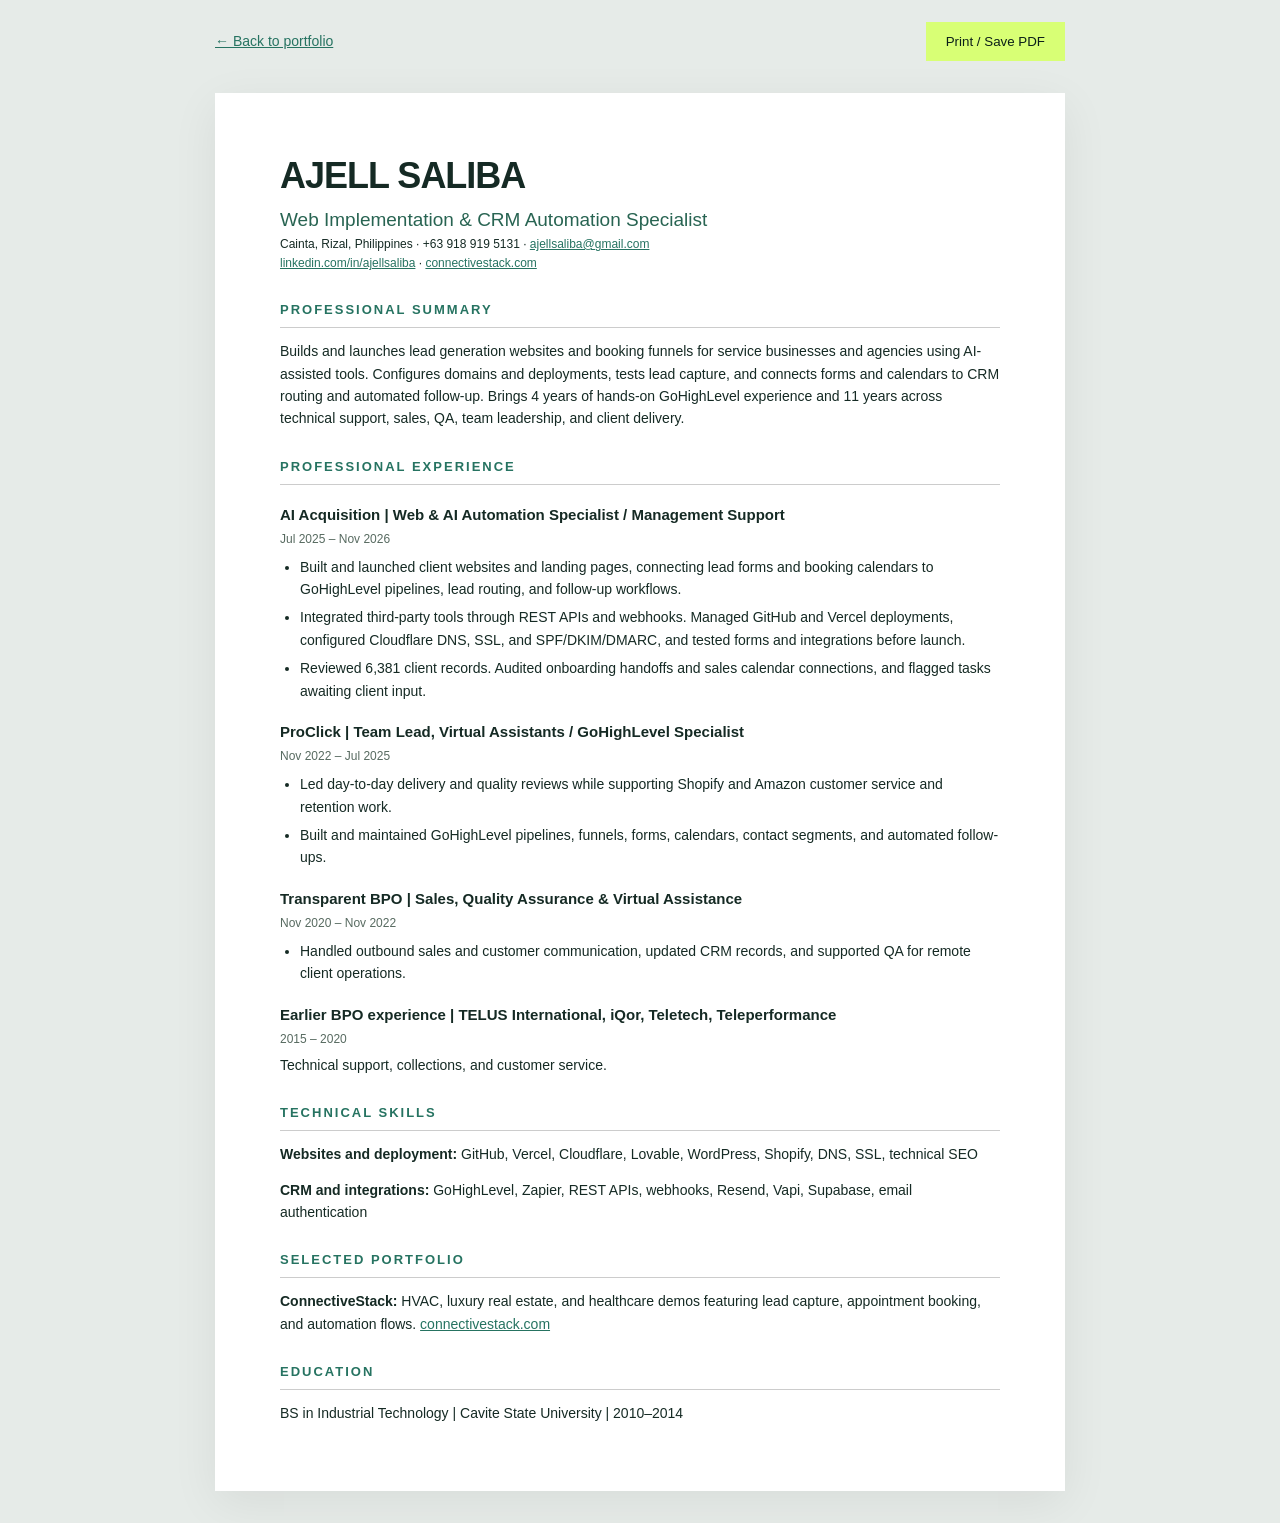
==== resume-v2.html @ d0cc929c "Add versioned portfolio asset resume-v2.html" ====
<!doctype html><html lang="en"><head><meta charset="utf-8"><meta name="viewport" content="width=device-width,initial-scale=1"><title>Ajell Saliba | Résumé</title><style>*{box-sizing:border-box}body{margin:0;color:#152a24;background:#e6ebe8;font:14px/1.6 Arial,Helvetica,sans-serif}article{max-width:850px;margin:32px auto;background:#fff;padding:54px 65px;box-shadow:0 12px 45px #0001}h1{font-size:36px;letter-spacing:-1px;margin:0}h2{font-size:13px;letter-spacing:2px;color:#267361;margin:27px 0 12px;padding-bottom:6px;border-bottom:1px solid #ccc}h3{font-size:15px;margin:18px 0 3px}p{margin:5px 0 13px}ul{padding-left:20px;margin:7px 0}li{margin-bottom:6px}.toolbar{max-width:850px;margin:22px auto;display:flex;justify-content:space-between;align-items:center}.toolbar button{padding:12px 20px;color:#0b1f19;background:#d8ff75;border:0;cursor:pointer}.role{font-size:19px;color:#286452}.contact{font-size:12px}.date{font-size:12px;color:#576a60}a{color:#267361}@media(max-width:680px){article{margin:0;padding:25px}.toolbar{padding:0 20px}h1{font-size:29px}}@media print{@page{size:A4;margin:13mm}body{background:white}.toolbar{display:none}article{box-shadow:none;margin:0;padding:0;max-width:unset}h2,h3{break-after:avoid}li{break-inside:avoid}}</style></head><body><div class="toolbar"><a href="./">← Back to portfolio</a><button onclick="window.print()">Print / Save PDF</button></div><article><header><h1>AJELL SALIBA</h1><div class="role">Web Implementation & CRM Automation Specialist</div><div class="contact">Cainta, Rizal, Philippines · +63 918 919 5131 · <a href="mailto:ajellsaliba@gmail.com">ajellsaliba@gmail.com</a><br><a href="https://www.linkedin.com/in/ajellsaliba">linkedin.com/in/ajellsaliba</a> · <a href="https://connectivestack.com">connectivestack.com</a></div></header><section><h2>PROFESSIONAL SUMMARY</h2><p>Builds and launches lead generation websites and booking funnels for service businesses and agencies using AI-assisted tools. Configures domains and deployments, tests lead capture, and connects forms and calendars to CRM routing and automated follow-up. Brings 4 years of hands-on GoHighLevel experience and 11 years across technical support, sales, QA, team leadership, and client delivery.</p></section><section><h2>PROFESSIONAL EXPERIENCE</h2><h3>AI Acquisition | Web & AI Automation Specialist / Management Support</h3><div class="date">Jul 2025 – Nov 2026</div><ul><li>Built and launched client websites and landing pages, connecting lead forms and booking calendars to GoHighLevel pipelines, lead routing, and follow-up workflows.</li><li>Integrated third-party tools through REST APIs and webhooks. Managed GitHub and Vercel deployments, configured Cloudflare DNS, SSL, and SPF/DKIM/DMARC, and tested forms and integrations before launch.</li><li>Reviewed 6,381 client records. Audited onboarding handoffs and sales calendar connections, and flagged tasks awaiting client input.</li></ul><h3>ProClick | Team Lead, Virtual Assistants / GoHighLevel Specialist</h3><div class="date">Nov 2022 – Jul 2025</div><ul><li>Led day-to-day delivery and quality reviews while supporting Shopify and Amazon customer service and retention work.</li><li>Built and maintained GoHighLevel pipelines, funnels, forms, calendars, contact segments, and automated follow-ups.</li></ul><h3>Transparent BPO | Sales, Quality Assurance & Virtual Assistance</h3><div class="date">Nov 2020 – Nov 2022</div><ul><li>Handled outbound sales and customer communication, updated CRM records, and supported QA for remote client operations.</li></ul><h3>Earlier BPO experience | TELUS International, iQor, Teletech, Teleperformance</h3><div class="date">2015 – 2020</div><p>Technical support, collections, and customer service.</p></section><section><h2>TECHNICAL SKILLS</h2><p><strong>Websites and deployment:</strong> GitHub, Vercel, Cloudflare, Lovable, WordPress, Shopify, DNS, SSL, technical SEO</p><p><strong>CRM and integrations:</strong> GoHighLevel, Zapier, REST APIs, webhooks, Resend, Vapi, Supabase, email authentication</p></section><section><h2>SELECTED PORTFOLIO</h2><p><strong>ConnectiveStack:</strong> HVAC, luxury real estate, and healthcare demos featuring lead capture, appointment booking, and automation flows. <a href="https://connectivestack.com">connectivestack.com</a></p></section><section><h2>EDUCATION</h2><p>BS in Industrial Technology | Cavite State University | 2010–2014</p></section></article></body></html>
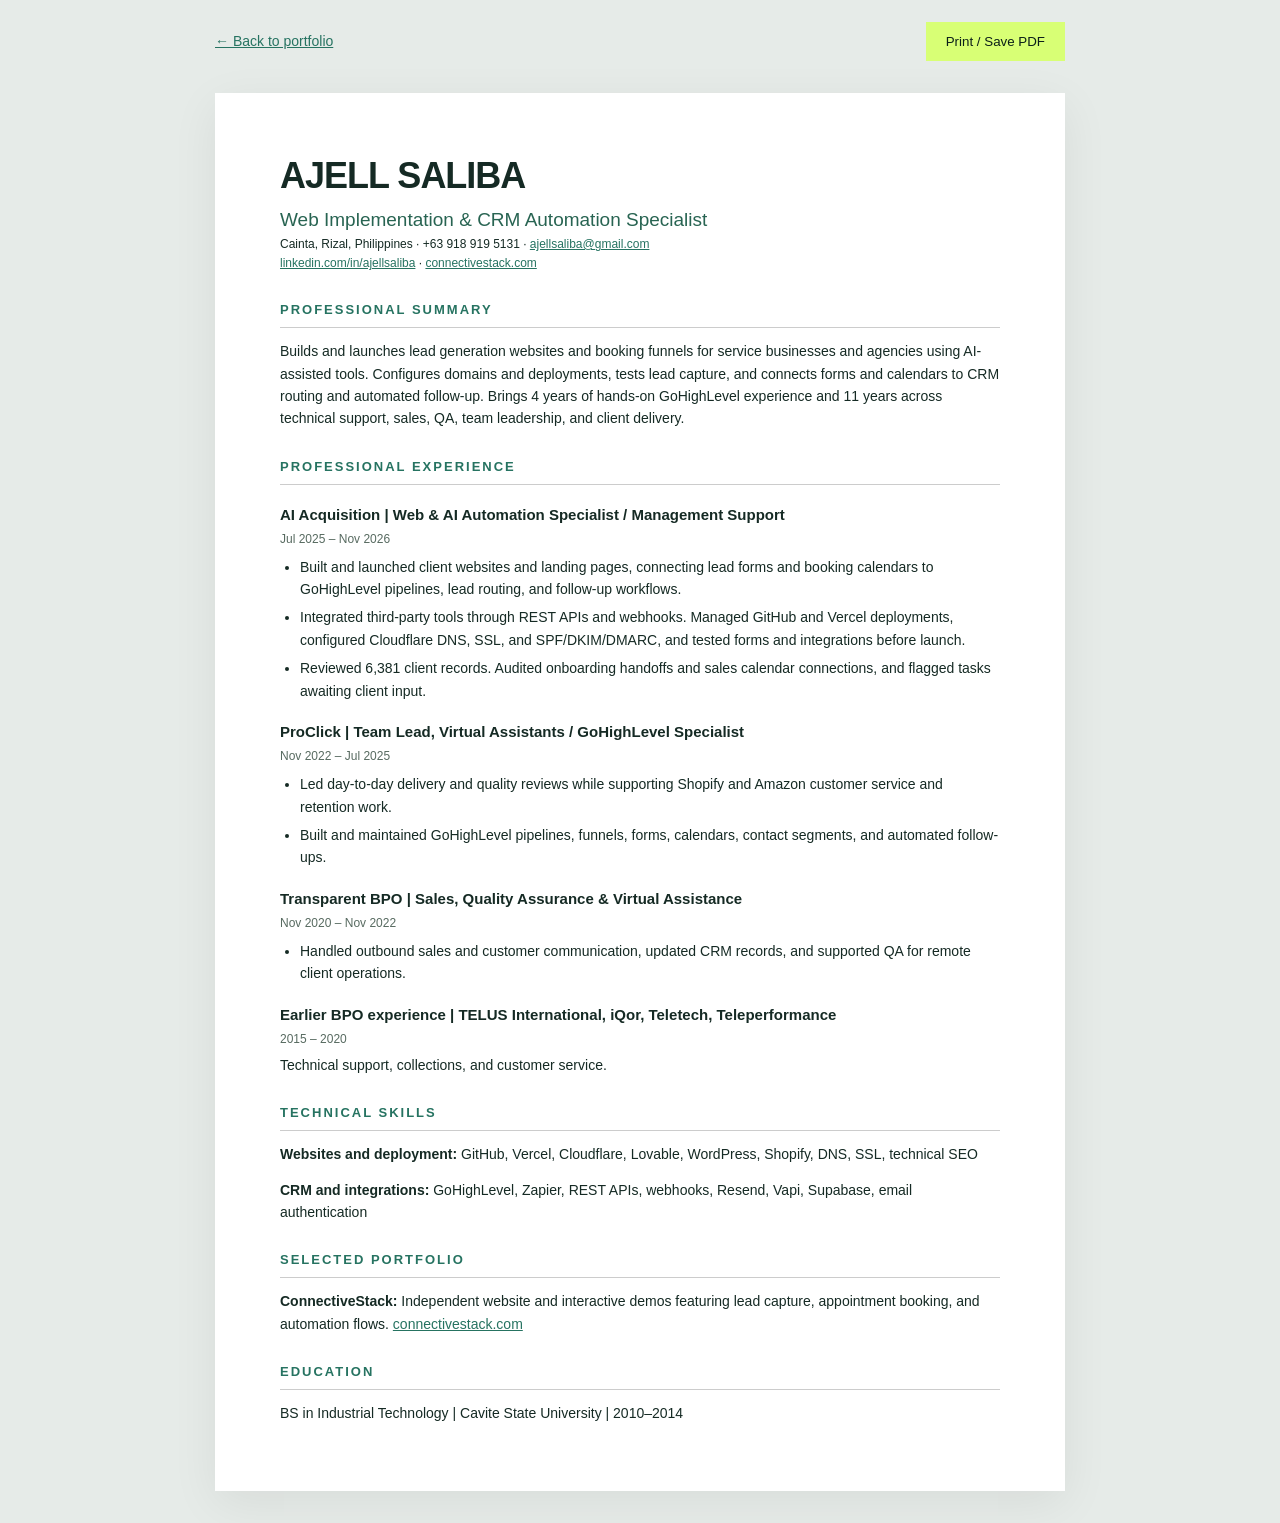
==== commit ba475eed: "Keep portfolio resume industry-neutral" ====
--- a/resume-v2.html
+++ b/resume-v2.html
@@ -1 +1 @@
-<!doctype html><html lang="en"><head><meta charset="utf-8"><meta name="viewport" content="width=device-width,initial-scale=1"><title>Ajell Saliba | Résumé</title><style>*{box-sizing:border-box}body{margin:0;color:#152a24;background:#e6ebe8;font:14px/1.6 Arial,Helvetica,sans-serif}article{max-width:850px;margin:32px auto;background:#fff;padding:54px 65px;box-shadow:0 12px 45px #0001}h1{font-size:36px;letter-spacing:-1px;margin:0}h2{font-size:13px;letter-spacing:2px;color:#267361;margin:27px 0 12px;padding-bottom:6px;border-bottom:1px solid #ccc}h3{font-size:15px;margin:18px 0 3px}p{margin:5px 0 13px}ul{padding-left:20px;margin:7px 0}li{margin-bottom:6px}.toolbar{max-width:850px;margin:22px auto;display:flex;justify-content:space-between;align-items:center}.toolbar button{padding:12px 20px;color:#0b1f19;background:#d8ff75;border:0;cursor:pointer}.role{font-size:19px;color:#286452}.contact{font-size:12px}.date{font-size:12px;color:#576a60}a{color:#267361}@media(max-width:680px){article{margin:0;padding:25px}.toolbar{padding:0 20px}h1{font-size:29px}}@media print{@page{size:A4;margin:13mm}body{background:white}.toolbar{display:none}article{box-shadow:none;margin:0;padding:0;max-width:unset}h2,h3{break-after:avoid}li{break-inside:avoid}}</style></head><body><div class="toolbar"><a href="./">← Back to portfolio</a><button onclick="window.print()">Print / Save PDF</button></div><article><header><h1>AJELL SALIBA</h1><div class="role">Web Implementation & CRM Automation Specialist</div><div class="contact">Cainta, Rizal, Philippines · +63 918 919 5131 · <a href="mailto:ajellsaliba@gmail.com">ajellsaliba@gmail.com</a><br><a href="https://www.linkedin.com/in/ajellsaliba">linkedin.com/in/ajellsaliba</a> · <a href="https://connectivestack.com">connectivestack.com</a></div></header><section><h2>PROFESSIONAL SUMMARY</h2><p>Builds and launches lead generation websites and booking funnels for service businesses and agencies using AI-assisted tools. Configures domains and deployments, tests lead capture, and connects forms and calendars to CRM routing and automated follow-up. Brings 4 years of hands-on GoHighLevel experience and 11 years across technical support, sales, QA, team leadership, and client delivery.</p></section><section><h2>PROFESSIONAL EXPERIENCE</h2><h3>AI Acquisition | Web & AI Automation Specialist / Management Support</h3><div class="date">Jul 2025 – Nov 2026</div><ul><li>Built and launched client websites and landing pages, connecting lead forms and booking calendars to GoHighLevel pipelines, lead routing, and follow-up workflows.</li><li>Integrated third-party tools through REST APIs and webhooks. Managed GitHub and Vercel deployments, configured Cloudflare DNS, SSL, and SPF/DKIM/DMARC, and tested forms and integrations before launch.</li><li>Reviewed 6,381 client records. Audited onboarding handoffs and sales calendar connections, and flagged tasks awaiting client input.</li></ul><h3>ProClick | Team Lead, Virtual Assistants / GoHighLevel Specialist</h3><div class="date">Nov 2022 – Jul 2025</div><ul><li>Led day-to-day delivery and quality reviews while supporting Shopify and Amazon customer service and retention work.</li><li>Built and maintained GoHighLevel pipelines, funnels, forms, calendars, contact segments, and automated follow-ups.</li></ul><h3>Transparent BPO | Sales, Quality Assurance & Virtual Assistance</h3><div class="date">Nov 2020 – Nov 2022</div><ul><li>Handled outbound sales and customer communication, updated CRM records, and supported QA for remote client operations.</li></ul><h3>Earlier BPO experience | TELUS International, iQor, Teletech, Teleperformance</h3><div class="date">2015 – 2020</div><p>Technical support, collections, and customer service.</p></section><section><h2>TECHNICAL SKILLS</h2><p><strong>Websites and deployment:</strong> GitHub, Vercel, Cloudflare, Lovable, WordPress, Shopify, DNS, SSL, technical SEO</p><p><strong>CRM and integrations:</strong> GoHighLevel, Zapier, REST APIs, webhooks, Resend, Vapi, Supabase, email authentication</p></section><section><h2>SELECTED PORTFOLIO</h2><p><strong>ConnectiveStack:</strong> HVAC, luxury real estate, and healthcare demos featuring lead capture, appointment booking, and automation flows. <a href="https://connectivestack.com">connectivestack.com</a></p></section><section><h2>EDUCATION</h2><p>BS in Industrial Technology | Cavite State University | 2010–2014</p></section></article></body></html>+<!doctype html><html lang="en"><head><meta charset="utf-8"><meta name="viewport" content="width=device-width,initial-scale=1"><title>Ajell Saliba | Résumé</title><style>*{box-sizing:border-box}body{margin:0;color:#152a24;background:#e6ebe8;font:14px/1.6 Arial,Helvetica,sans-serif}article{max-width:850px;margin:32px auto;background:#fff;padding:54px 65px;box-shadow:0 12px 45px #0001}h1{font-size:36px;letter-spacing:-1px;margin:0}h2{font-size:13px;letter-spacing:2px;color:#267361;margin:27px 0 12px;padding-bottom:6px;border-bottom:1px solid #ccc}h3{font-size:15px;margin:18px 0 3px}p{margin:5px 0 13px}ul{padding-left:20px;margin:7px 0}li{margin-bottom:6px}.toolbar{max-width:850px;margin:22px auto;display:flex;justify-content:space-between;align-items:center}.toolbar button{padding:12px 20px;color:#0b1f19;background:#d8ff75;border:0;cursor:pointer}.role{font-size:19px;color:#286452}.contact{font-size:12px}.date{font-size:12px;color:#576a60}a{color:#267361}@media(max-width:680px){article{margin:0;padding:25px}.toolbar{padding:0 20px}h1{font-size:29px}}@media print{@page{size:A4;margin:13mm}body{background:white}.toolbar{display:none}article{box-shadow:none;margin:0;padding:0;max-width:unset}h2,h3{break-after:avoid}li{break-inside:avoid}}</style></head><body><div class="toolbar"><a href="./">← Back to portfolio</a><button onclick="window.print()">Print / Save PDF</button></div><article><header><h1>AJELL SALIBA</h1><div class="role">Web Implementation & CRM Automation Specialist</div><div class="contact">Cainta, Rizal, Philippines · +63 918 919 5131 · <a href="mailto:ajellsaliba@gmail.com">ajellsaliba@gmail.com</a><br><a href="https://www.linkedin.com/in/ajellsaliba">linkedin.com/in/ajellsaliba</a> · <a href="https://connectivestack.com">connectivestack.com</a></div></header><section><h2>PROFESSIONAL SUMMARY</h2><p>Builds and launches lead generation websites and booking funnels for service businesses and agencies using AI-assisted tools. Configures domains and deployments, tests lead capture, and connects forms and calendars to CRM routing and automated follow-up. Brings 4 years of hands-on GoHighLevel experience and 11 years across technical support, sales, QA, team leadership, and client delivery.</p></section><section><h2>PROFESSIONAL EXPERIENCE</h2><h3>AI Acquisition | Web & AI Automation Specialist / Management Support</h3><div class="date">Jul 2025 – Nov 2026</div><ul><li>Built and launched client websites and landing pages, connecting lead forms and booking calendars to GoHighLevel pipelines, lead routing, and follow-up workflows.</li><li>Integrated third-party tools through REST APIs and webhooks. Managed GitHub and Vercel deployments, configured Cloudflare DNS, SSL, and SPF/DKIM/DMARC, and tested forms and integrations before launch.</li><li>Reviewed 6,381 client records. Audited onboarding handoffs and sales calendar connections, and flagged tasks awaiting client input.</li></ul><h3>ProClick | Team Lead, Virtual Assistants / GoHighLevel Specialist</h3><div class="date">Nov 2022 – Jul 2025</div><ul><li>Led day-to-day delivery and quality reviews while supporting Shopify and Amazon customer service and retention work.</li><li>Built and maintained GoHighLevel pipelines, funnels, forms, calendars, contact segments, and automated follow-ups.</li></ul><h3>Transparent BPO | Sales, Quality Assurance & Virtual Assistance</h3><div class="date">Nov 2020 – Nov 2022</div><ul><li>Handled outbound sales and customer communication, updated CRM records, and supported QA for remote client operations.</li></ul><h3>Earlier BPO experience | TELUS International, iQor, Teletech, Teleperformance</h3><div class="date">2015 – 2020</div><p>Technical support, collections, and customer service.</p></section><section><h2>TECHNICAL SKILLS</h2><p><strong>Websites and deployment:</strong> GitHub, Vercel, Cloudflare, Lovable, WordPress, Shopify, DNS, SSL, technical SEO</p><p><strong>CRM and integrations:</strong> GoHighLevel, Zapier, REST APIs, webhooks, Resend, Vapi, Supabase, email authentication</p></section><section><h2>SELECTED PORTFOLIO</h2><p><strong>ConnectiveStack:</strong> Independent website and interactive demos featuring lead capture, appointment booking, and automation flows. <a href="https://connectivestack.com">connectivestack.com</a></p></section><section><h2>EDUCATION</h2><p>BS in Industrial Technology | Cavite State University | 2010–2014</p></section></article></body></html>
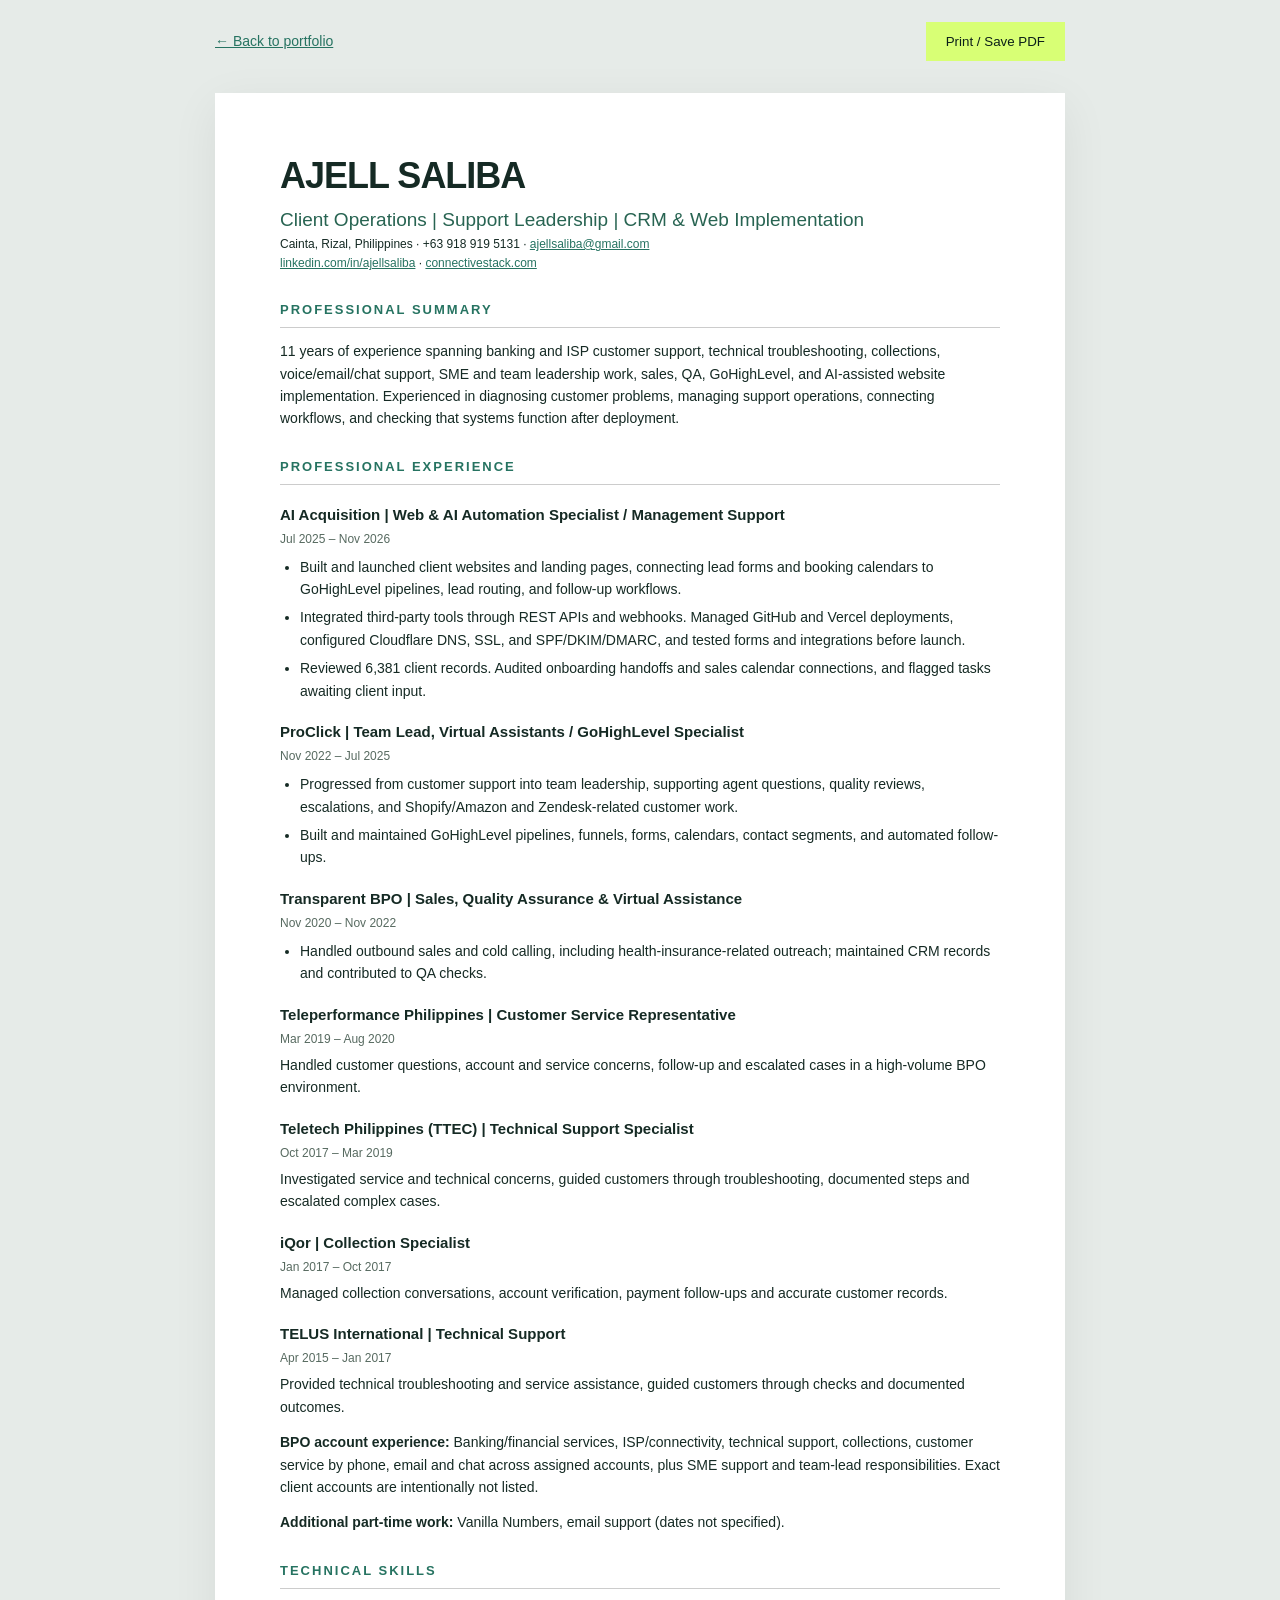
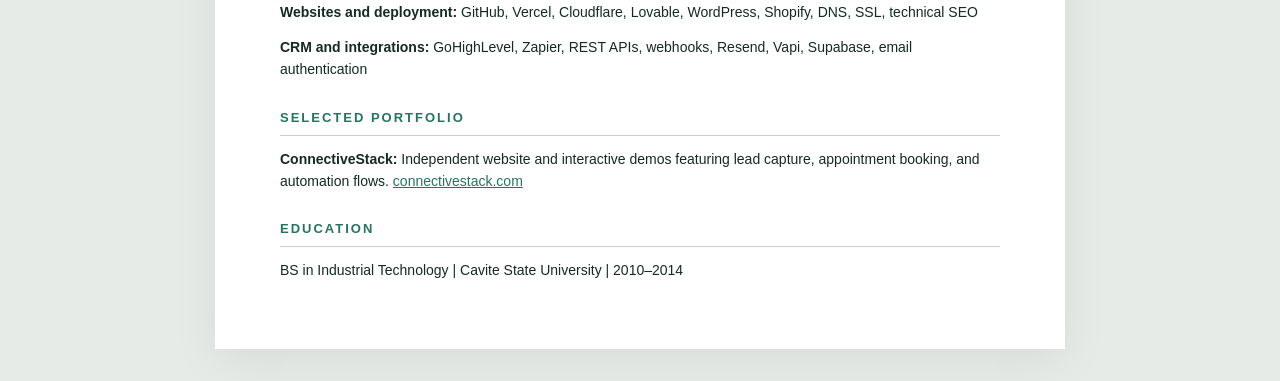
==== commit 691e5346: "Remove duplicate portfolio sections and document full BPO banking ISP multi-channel support career" ====
--- a/resume-v2.html
+++ b/resume-v2.html
@@ -1 +1,6 @@
-<!doctype html><html lang="en"><head><meta charset="utf-8"><meta name="viewport" content="width=device-width,initial-scale=1"><title>Ajell Saliba | Résumé</title><style>*{box-sizing:border-box}body{margin:0;color:#152a24;background:#e6ebe8;font:14px/1.6 Arial,Helvetica,sans-serif}article{max-width:850px;margin:32px auto;background:#fff;padding:54px 65px;box-shadow:0 12px 45px #0001}h1{font-size:36px;letter-spacing:-1px;margin:0}h2{font-size:13px;letter-spacing:2px;color:#267361;margin:27px 0 12px;padding-bottom:6px;border-bottom:1px solid #ccc}h3{font-size:15px;margin:18px 0 3px}p{margin:5px 0 13px}ul{padding-left:20px;margin:7px 0}li{margin-bottom:6px}.toolbar{max-width:850px;margin:22px auto;display:flex;justify-content:space-between;align-items:center}.toolbar button{padding:12px 20px;color:#0b1f19;background:#d8ff75;border:0;cursor:pointer}.role{font-size:19px;color:#286452}.contact{font-size:12px}.date{font-size:12px;color:#576a60}a{color:#267361}@media(max-width:680px){article{margin:0;padding:25px}.toolbar{padding:0 20px}h1{font-size:29px}}@media print{@page{size:A4;margin:13mm}body{background:white}.toolbar{display:none}article{box-shadow:none;margin:0;padding:0;max-width:unset}h2,h3{break-after:avoid}li{break-inside:avoid}}</style></head><body><div class="toolbar"><a href="./">← Back to portfolio</a><button onclick="window.print()">Print / Save PDF</button></div><article><header><h1>AJELL SALIBA</h1><div class="role">Web Implementation & CRM Automation Specialist</div><div class="contact">Cainta, Rizal, Philippines · +63 918 919 5131 · <a href="mailto:ajellsaliba@gmail.com">ajellsaliba@gmail.com</a><br><a href="https://www.linkedin.com/in/ajellsaliba">linkedin.com/in/ajellsaliba</a> · <a href="https://connectivestack.com">connectivestack.com</a></div></header><section><h2>PROFESSIONAL SUMMARY</h2><p>Builds and launches lead generation websites and booking funnels for service businesses and agencies using AI-assisted tools. Configures domains and deployments, tests lead capture, and connects forms and calendars to CRM routing and automated follow-up. Brings 4 years of hands-on GoHighLevel experience and 11 years across technical support, sales, QA, team leadership, and client delivery.</p></section><section><h2>PROFESSIONAL EXPERIENCE</h2><h3>AI Acquisition | Web & AI Automation Specialist / Management Support</h3><div class="date">Jul 2025 – Nov 2026</div><ul><li>Built and launched client websites and landing pages, connecting lead forms and booking calendars to GoHighLevel pipelines, lead routing, and follow-up workflows.</li><li>Integrated third-party tools through REST APIs and webhooks. Managed GitHub and Vercel deployments, configured Cloudflare DNS, SSL, and SPF/DKIM/DMARC, and tested forms and integrations before launch.</li><li>Reviewed 6,381 client records. Audited onboarding handoffs and sales calendar connections, and flagged tasks awaiting client input.</li></ul><h3>ProClick | Team Lead, Virtual Assistants / GoHighLevel Specialist</h3><div class="date">Nov 2022 – Jul 2025</div><ul><li>Led day-to-day delivery and quality reviews while supporting Shopify and Amazon customer service and retention work.</li><li>Built and maintained GoHighLevel pipelines, funnels, forms, calendars, contact segments, and automated follow-ups.</li></ul><h3>Transparent BPO | Sales, Quality Assurance & Virtual Assistance</h3><div class="date">Nov 2020 – Nov 2022</div><ul><li>Handled outbound sales and customer communication, updated CRM records, and supported QA for remote client operations.</li></ul><h3>Earlier BPO experience | TELUS International, iQor, Teletech, Teleperformance</h3><div class="date">2015 – 2020</div><p>Technical support, collections, and customer service.</p></section><section><h2>TECHNICAL SKILLS</h2><p><strong>Websites and deployment:</strong> GitHub, Vercel, Cloudflare, Lovable, WordPress, Shopify, DNS, SSL, technical SEO</p><p><strong>CRM and integrations:</strong> GoHighLevel, Zapier, REST APIs, webhooks, Resend, Vapi, Supabase, email authentication</p></section><section><h2>SELECTED PORTFOLIO</h2><p><strong>ConnectiveStack:</strong> Independent website and interactive demos featuring lead capture, appointment booking, and automation flows. <a href="https://connectivestack.com">connectivestack.com</a></p></section><section><h2>EDUCATION</h2><p>BS in Industrial Technology | Cavite State University | 2010–2014</p></section></article></body></html>+<!doctype html><html lang="en"><head><meta charset="utf-8"><meta name="viewport" content="width=device-width,initial-scale=1"><title>Ajell Saliba | Résumé</title><style>*{box-sizing:border-box}body{margin:0;color:#152a24;background:#e6ebe8;font:14px/1.6 Arial,Helvetica,sans-serif}article{max-width:850px;margin:32px auto;background:#fff;padding:54px 65px;box-shadow:0 12px 45px #0001}h1{font-size:36px;letter-spacing:-1px;margin:0}h2{font-size:13px;letter-spacing:2px;color:#267361;margin:27px 0 12px;padding-bottom:6px;border-bottom:1px solid #ccc}h3{font-size:15px;margin:18px 0 3px}p{margin:5px 0 13px}ul{padding-left:20px;margin:7px 0}li{margin-bottom:6px}.toolbar{max-width:850px;margin:22px auto;display:flex;justify-content:space-between;align-items:center}.toolbar button{padding:12px 20px;color:#0b1f19;background:#d8ff75;border:0;cursor:pointer}.role{font-size:19px;color:#286452}.contact{font-size:12px}.date{font-size:12px;color:#576a60}a{color:#267361}@media(max-width:680px){article{margin:0;padding:25px}.toolbar{padding:0 20px}h1{font-size:29px}}@media print{@page{size:A4;margin:13mm}body{background:white}.toolbar{display:none}article{box-shadow:none;margin:0;padding:0;max-width:unset}h2,h3{break-after:avoid}li{break-inside:avoid}}</style></head><body><div class="toolbar"><a href="./">← Back to portfolio</a><button onclick="window.print()">Print / Save PDF</button></div><article><header><h1>AJELL SALIBA</h1><div class="role">Client Operations | Support Leadership | CRM & Web Implementation</div><div class="contact">Cainta, Rizal, Philippines · +63 918 919 5131 · <a href="mailto:ajellsaliba@gmail.com">ajellsaliba@gmail.com</a><br><a href="https://www.linkedin.com/in/ajellsaliba">linkedin.com/in/ajellsaliba</a> · <a href="https://connectivestack.com">connectivestack.com</a></div></header><section><h2>PROFESSIONAL SUMMARY</h2><p>11 years of experience spanning banking and ISP customer support, technical troubleshooting, collections, voice/email/chat support, SME and team leadership work, sales, QA, GoHighLevel, and AI-assisted website implementation. Experienced in diagnosing customer problems, managing support operations, connecting workflows, and checking that systems function after deployment.</p></section><section><h2>PROFESSIONAL EXPERIENCE</h2><h3>AI Acquisition | Web & AI Automation Specialist / Management Support</h3><div class="date">Jul 2025 – Nov 2026</div><ul><li>Built and launched client websites and landing pages, connecting lead forms and booking calendars to GoHighLevel pipelines, lead routing, and follow-up workflows.</li><li>Integrated third-party tools through REST APIs and webhooks. Managed GitHub and Vercel deployments, configured Cloudflare DNS, SSL, and SPF/DKIM/DMARC, and tested forms and integrations before launch.</li><li>Reviewed 6,381 client records. Audited onboarding handoffs and sales calendar connections, and flagged tasks awaiting client input.</li></ul><h3>ProClick | Team Lead, Virtual Assistants / GoHighLevel Specialist</h3><div class="date">Nov 2022 – Jul 2025</div><ul><li>Progressed from customer support into team leadership, supporting agent questions, quality reviews, escalations, and Shopify/Amazon and Zendesk-related customer work.</li><li>Built and maintained GoHighLevel pipelines, funnels, forms, calendars, contact segments, and automated follow-ups.</li></ul><h3>Transparent BPO | Sales, Quality Assurance & Virtual Assistance</h3><div class="date">Nov 2020 – Nov 2022</div><ul><li>Handled outbound sales and cold calling, including health-insurance-related outreach; maintained CRM records and contributed to QA checks.</li></ul><h3>Teleperformance Philippines | Customer Service Representative</h3><div class="date">Mar 2019 – Aug 2020</div><p>Handled customer questions, account and service concerns, follow-up and escalated cases in a high-volume BPO environment.</p>
+<h3>Teletech Philippines (TTEC) | Technical Support Specialist</h3><div class="date">Oct 2017 – Mar 2019</div><p>Investigated service and technical concerns, guided customers through troubleshooting, documented steps and escalated complex cases.</p>
+<h3>iQor | Collection Specialist</h3><div class="date">Jan 2017 – Oct 2017</div><p>Managed collection conversations, account verification, payment follow-ups and accurate customer records.</p>
+<h3>TELUS International | Technical Support</h3><div class="date">Apr 2015 – Jan 2017</div><p>Provided technical troubleshooting and service assistance, guided customers through checks and documented outcomes.</p>
+<p><strong>BPO account experience:</strong> Banking/financial services, ISP/connectivity, technical support, collections, customer service by phone, email and chat across assigned accounts, plus SME support and team-lead responsibilities. Exact client accounts are intentionally not listed.</p>
+<p><strong>Additional part-time work:</strong> Vanilla Numbers, email support (dates not specified).</p></section><section><h2>TECHNICAL SKILLS</h2><p><strong>Websites and deployment:</strong> GitHub, Vercel, Cloudflare, Lovable, WordPress, Shopify, DNS, SSL, technical SEO</p><p><strong>CRM and integrations:</strong> GoHighLevel, Zapier, REST APIs, webhooks, Resend, Vapi, Supabase, email authentication</p></section><section><h2>SELECTED PORTFOLIO</h2><p><strong>ConnectiveStack:</strong> Independent website and interactive demos featuring lead capture, appointment booking, and automation flows. <a href="https://connectivestack.com">connectivestack.com</a></p></section><section><h2>EDUCATION</h2><p>BS in Industrial Technology | Cavite State University | 2010–2014</p></section></article></body></html>
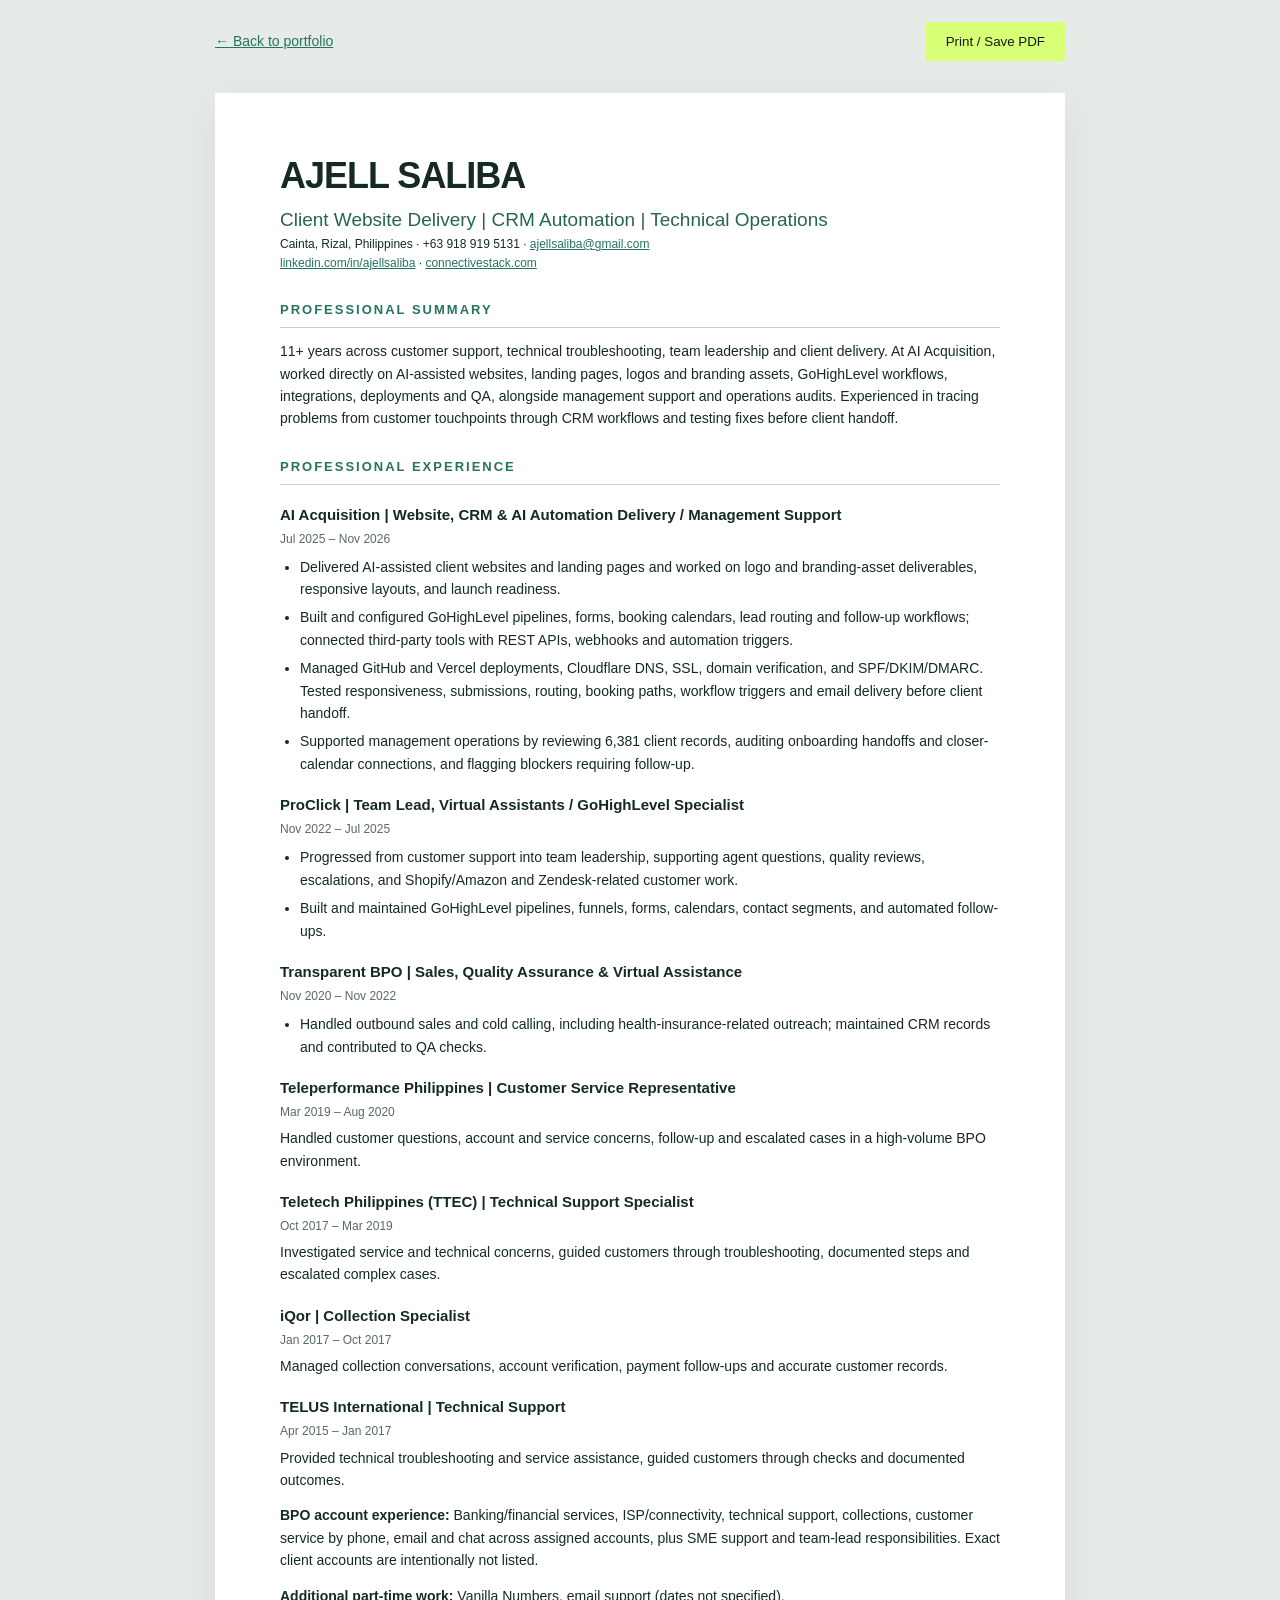
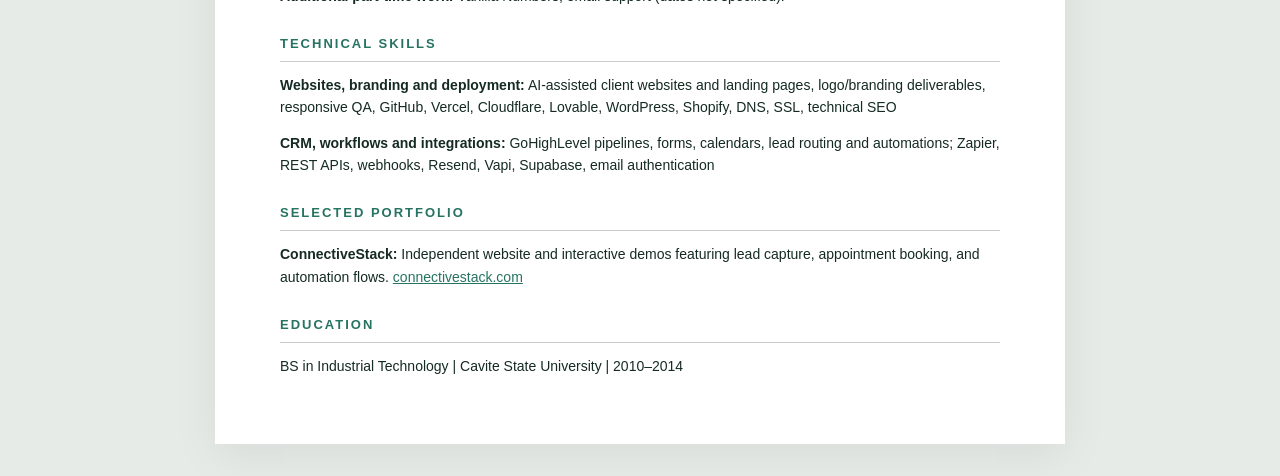
==== commit fd18162c: "Align portfolio résumé with AI Acquisition technical and client deliverable scope" ====
--- a/resume-v2.html
+++ b/resume-v2.html
@@ -1,6 +1,6 @@
-<!doctype html><html lang="en"><head><meta charset="utf-8"><meta name="viewport" content="width=device-width,initial-scale=1"><title>Ajell Saliba | Résumé</title><style>*{box-sizing:border-box}body{margin:0;color:#152a24;background:#e6ebe8;font:14px/1.6 Arial,Helvetica,sans-serif}article{max-width:850px;margin:32px auto;background:#fff;padding:54px 65px;box-shadow:0 12px 45px #0001}h1{font-size:36px;letter-spacing:-1px;margin:0}h2{font-size:13px;letter-spacing:2px;color:#267361;margin:27px 0 12px;padding-bottom:6px;border-bottom:1px solid #ccc}h3{font-size:15px;margin:18px 0 3px}p{margin:5px 0 13px}ul{padding-left:20px;margin:7px 0}li{margin-bottom:6px}.toolbar{max-width:850px;margin:22px auto;display:flex;justify-content:space-between;align-items:center}.toolbar button{padding:12px 20px;color:#0b1f19;background:#d8ff75;border:0;cursor:pointer}.role{font-size:19px;color:#286452}.contact{font-size:12px}.date{font-size:12px;color:#576a60}a{color:#267361}@media(max-width:680px){article{margin:0;padding:25px}.toolbar{padding:0 20px}h1{font-size:29px}}@media print{@page{size:A4;margin:13mm}body{background:white}.toolbar{display:none}article{box-shadow:none;margin:0;padding:0;max-width:unset}h2,h3{break-after:avoid}li{break-inside:avoid}}</style></head><body><div class="toolbar"><a href="./">← Back to portfolio</a><button onclick="window.print()">Print / Save PDF</button></div><article><header><h1>AJELL SALIBA</h1><div class="role">Client Operations | Support Leadership | CRM & Web Implementation</div><div class="contact">Cainta, Rizal, Philippines · +63 918 919 5131 · <a href="mailto:ajellsaliba@gmail.com">ajellsaliba@gmail.com</a><br><a href="https://www.linkedin.com/in/ajellsaliba">linkedin.com/in/ajellsaliba</a> · <a href="https://connectivestack.com">connectivestack.com</a></div></header><section><h2>PROFESSIONAL SUMMARY</h2><p>11 years of experience spanning banking and ISP customer support, technical troubleshooting, collections, voice/email/chat support, SME and team leadership work, sales, QA, GoHighLevel, and AI-assisted website implementation. Experienced in diagnosing customer problems, managing support operations, connecting workflows, and checking that systems function after deployment.</p></section><section><h2>PROFESSIONAL EXPERIENCE</h2><h3>AI Acquisition | Web & AI Automation Specialist / Management Support</h3><div class="date">Jul 2025 – Nov 2026</div><ul><li>Built and launched client websites and landing pages, connecting lead forms and booking calendars to GoHighLevel pipelines, lead routing, and follow-up workflows.</li><li>Integrated third-party tools through REST APIs and webhooks. Managed GitHub and Vercel deployments, configured Cloudflare DNS, SSL, and SPF/DKIM/DMARC, and tested forms and integrations before launch.</li><li>Reviewed 6,381 client records. Audited onboarding handoffs and sales calendar connections, and flagged tasks awaiting client input.</li></ul><h3>ProClick | Team Lead, Virtual Assistants / GoHighLevel Specialist</h3><div class="date">Nov 2022 – Jul 2025</div><ul><li>Progressed from customer support into team leadership, supporting agent questions, quality reviews, escalations, and Shopify/Amazon and Zendesk-related customer work.</li><li>Built and maintained GoHighLevel pipelines, funnels, forms, calendars, contact segments, and automated follow-ups.</li></ul><h3>Transparent BPO | Sales, Quality Assurance & Virtual Assistance</h3><div class="date">Nov 2020 – Nov 2022</div><ul><li>Handled outbound sales and cold calling, including health-insurance-related outreach; maintained CRM records and contributed to QA checks.</li></ul><h3>Teleperformance Philippines | Customer Service Representative</h3><div class="date">Mar 2019 – Aug 2020</div><p>Handled customer questions, account and service concerns, follow-up and escalated cases in a high-volume BPO environment.</p>
+<!doctype html><html lang="en"><head><meta charset="utf-8"><meta name="viewport" content="width=device-width,initial-scale=1"><title>Ajell Saliba | Résumé</title><style>*{box-sizing:border-box}body{margin:0;color:#152a24;background:#e6ebe8;font:14px/1.6 Arial,Helvetica,sans-serif}article{max-width:850px;margin:32px auto;background:#fff;padding:54px 65px;box-shadow:0 12px 45px #0001}h1{font-size:36px;letter-spacing:-1px;margin:0}h2{font-size:13px;letter-spacing:2px;color:#267361;margin:27px 0 12px;padding-bottom:6px;border-bottom:1px solid #ccc}h3{font-size:15px;margin:18px 0 3px}p{margin:5px 0 13px}ul{padding-left:20px;margin:7px 0}li{margin-bottom:6px}.toolbar{max-width:850px;margin:22px auto;display:flex;justify-content:space-between;align-items:center}.toolbar button{padding:12px 20px;color:#0b1f19;background:#d8ff75;border:0;cursor:pointer}.role{font-size:19px;color:#286452}.contact{font-size:12px}.date{font-size:12px;color:#576a60}a{color:#267361}@media(max-width:680px){article{margin:0;padding:25px}.toolbar{padding:0 20px}h1{font-size:29px}}@media print{@page{size:A4;margin:13mm}body{background:white}.toolbar{display:none}article{box-shadow:none;margin:0;padding:0;max-width:unset}h2,h3{break-after:avoid}li{break-inside:avoid}}</style></head><body><div class="toolbar"><a href="./">← Back to portfolio</a><button onclick="window.print()">Print / Save PDF</button></div><article><header><h1>AJELL SALIBA</h1><div class="role">Client Website Delivery | CRM Automation | Technical Operations</div><div class="contact">Cainta, Rizal, Philippines · +63 918 919 5131 · <a href="mailto:ajellsaliba@gmail.com">ajellsaliba@gmail.com</a><br><a href="https://www.linkedin.com/in/ajellsaliba">linkedin.com/in/ajellsaliba</a> · <a href="https://connectivestack.com">connectivestack.com</a></div></header><section><h2>PROFESSIONAL SUMMARY</h2><p>11+ years across customer support, technical troubleshooting, team leadership and client delivery. At AI Acquisition, worked directly on AI-assisted websites, landing pages, logos and branding assets, GoHighLevel workflows, integrations, deployments and QA, alongside management support and operations audits. Experienced in tracing problems from customer touchpoints through CRM workflows and testing fixes before client handoff.</p></section><section><h2>PROFESSIONAL EXPERIENCE</h2><h3>AI Acquisition | Website, CRM & AI Automation Delivery / Management Support</h3><div class="date">Jul 2025 – Nov 2026</div><ul><li>Delivered AI-assisted client websites and landing pages and worked on logo and branding-asset deliverables, responsive layouts, and launch readiness.</li><li>Built and configured GoHighLevel pipelines, forms, booking calendars, lead routing and follow-up workflows; connected third-party tools with REST APIs, webhooks and automation triggers.</li><li>Managed GitHub and Vercel deployments, Cloudflare DNS, SSL, domain verification, and SPF/DKIM/DMARC. Tested responsiveness, submissions, routing, booking paths, workflow triggers and email delivery before client handoff.</li><li>Supported management operations by reviewing 6,381 client records, auditing onboarding handoffs and closer-calendar connections, and flagging blockers requiring follow-up.</li></ul><h3>ProClick | Team Lead, Virtual Assistants / GoHighLevel Specialist</h3><div class="date">Nov 2022 – Jul 2025</div><ul><li>Progressed from customer support into team leadership, supporting agent questions, quality reviews, escalations, and Shopify/Amazon and Zendesk-related customer work.</li><li>Built and maintained GoHighLevel pipelines, funnels, forms, calendars, contact segments, and automated follow-ups.</li></ul><h3>Transparent BPO | Sales, Quality Assurance & Virtual Assistance</h3><div class="date">Nov 2020 – Nov 2022</div><ul><li>Handled outbound sales and cold calling, including health-insurance-related outreach; maintained CRM records and contributed to QA checks.</li></ul><h3>Teleperformance Philippines | Customer Service Representative</h3><div class="date">Mar 2019 – Aug 2020</div><p>Handled customer questions, account and service concerns, follow-up and escalated cases in a high-volume BPO environment.</p>
 <h3>Teletech Philippines (TTEC) | Technical Support Specialist</h3><div class="date">Oct 2017 – Mar 2019</div><p>Investigated service and technical concerns, guided customers through troubleshooting, documented steps and escalated complex cases.</p>
 <h3>iQor | Collection Specialist</h3><div class="date">Jan 2017 – Oct 2017</div><p>Managed collection conversations, account verification, payment follow-ups and accurate customer records.</p>
 <h3>TELUS International | Technical Support</h3><div class="date">Apr 2015 – Jan 2017</div><p>Provided technical troubleshooting and service assistance, guided customers through checks and documented outcomes.</p>
 <p><strong>BPO account experience:</strong> Banking/financial services, ISP/connectivity, technical support, collections, customer service by phone, email and chat across assigned accounts, plus SME support and team-lead responsibilities. Exact client accounts are intentionally not listed.</p>
-<p><strong>Additional part-time work:</strong> Vanilla Numbers, email support (dates not specified).</p></section><section><h2>TECHNICAL SKILLS</h2><p><strong>Websites and deployment:</strong> GitHub, Vercel, Cloudflare, Lovable, WordPress, Shopify, DNS, SSL, technical SEO</p><p><strong>CRM and integrations:</strong> GoHighLevel, Zapier, REST APIs, webhooks, Resend, Vapi, Supabase, email authentication</p></section><section><h2>SELECTED PORTFOLIO</h2><p><strong>ConnectiveStack:</strong> Independent website and interactive demos featuring lead capture, appointment booking, and automation flows. <a href="https://connectivestack.com">connectivestack.com</a></p></section><section><h2>EDUCATION</h2><p>BS in Industrial Technology | Cavite State University | 2010–2014</p></section></article></body></html>+<p><strong>Additional part-time work:</strong> Vanilla Numbers, email support (dates not specified).</p></section><section><h2>TECHNICAL SKILLS</h2><p><strong>Websites, branding and deployment:</strong> AI-assisted client websites and landing pages, logo/branding deliverables, responsive QA, GitHub, Vercel, Cloudflare, Lovable, WordPress, Shopify, DNS, SSL, technical SEO</p><p><strong>CRM, workflows and integrations:</strong> GoHighLevel pipelines, forms, calendars, lead routing and automations; Zapier, REST APIs, webhooks, Resend, Vapi, Supabase, email authentication</p></section><section><h2>SELECTED PORTFOLIO</h2><p><strong>ConnectiveStack:</strong> Independent website and interactive demos featuring lead capture, appointment booking, and automation flows. <a href="https://connectivestack.com">connectivestack.com</a></p></section><section><h2>EDUCATION</h2><p>BS in Industrial Technology | Cavite State University | 2010–2014</p></section></article></body></html>
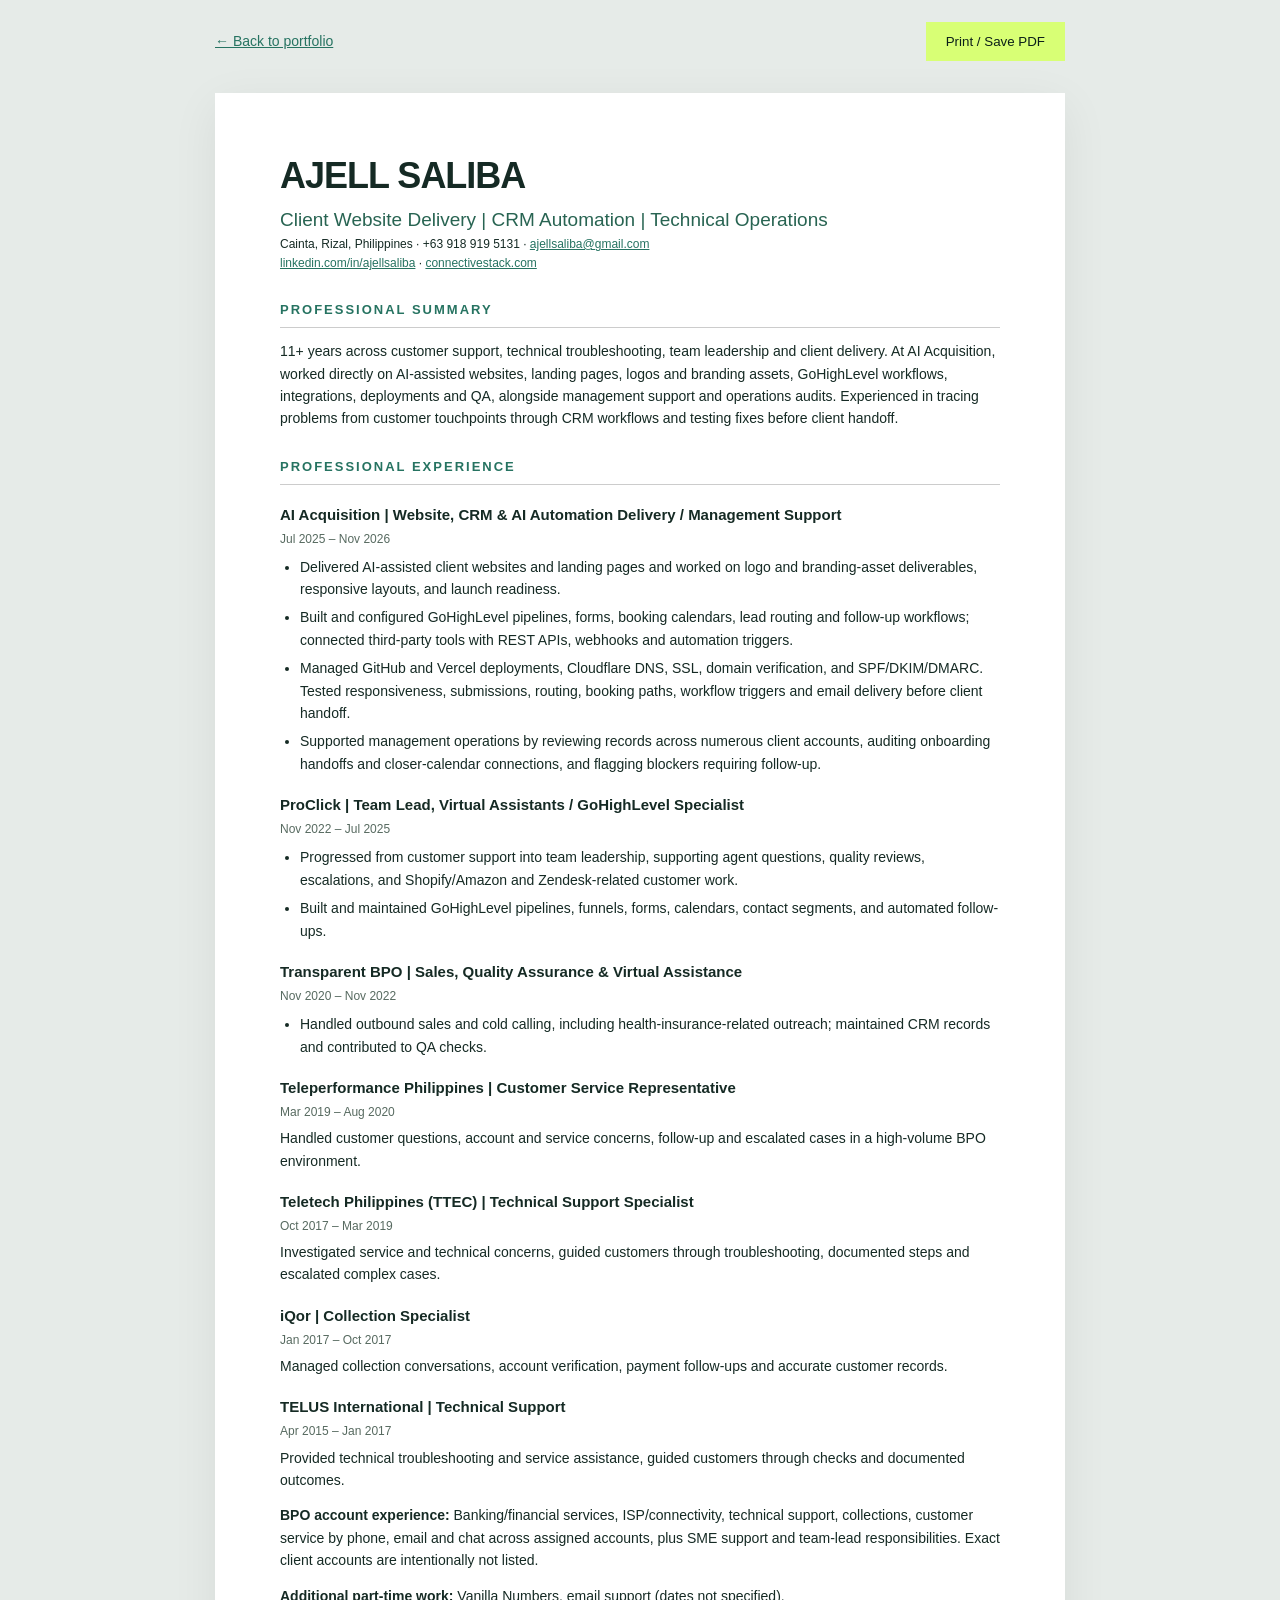
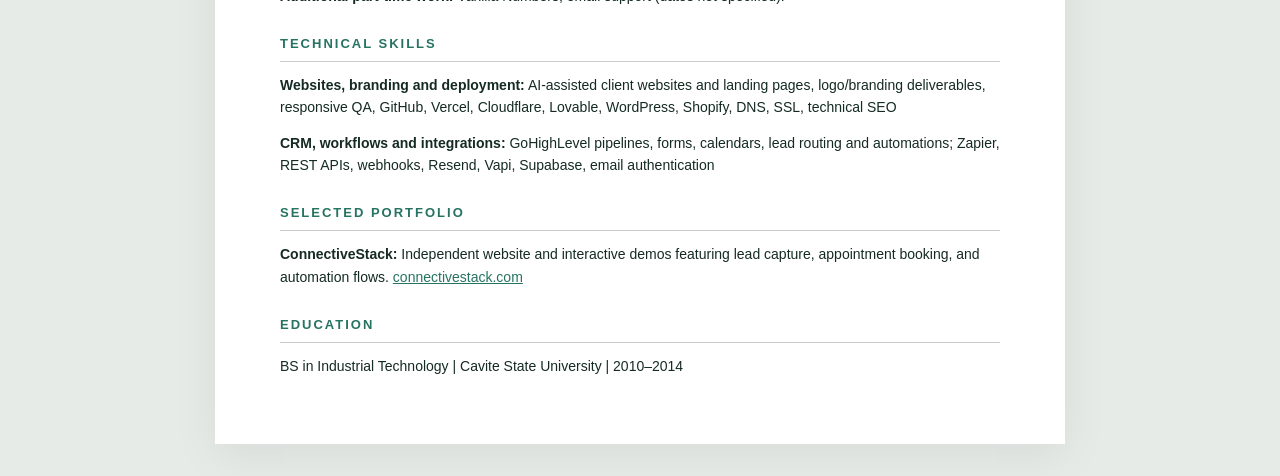
==== commit 02b84700: "Replace exact client-record counts with natural scope of client work" ====
--- a/resume-v2.html
+++ b/resume-v2.html
@@ -1,4 +1,4 @@
-<!doctype html><html lang="en"><head><meta charset="utf-8"><meta name="viewport" content="width=device-width,initial-scale=1"><title>Ajell Saliba | Résumé</title><style>*{box-sizing:border-box}body{margin:0;color:#152a24;background:#e6ebe8;font:14px/1.6 Arial,Helvetica,sans-serif}article{max-width:850px;margin:32px auto;background:#fff;padding:54px 65px;box-shadow:0 12px 45px #0001}h1{font-size:36px;letter-spacing:-1px;margin:0}h2{font-size:13px;letter-spacing:2px;color:#267361;margin:27px 0 12px;padding-bottom:6px;border-bottom:1px solid #ccc}h3{font-size:15px;margin:18px 0 3px}p{margin:5px 0 13px}ul{padding-left:20px;margin:7px 0}li{margin-bottom:6px}.toolbar{max-width:850px;margin:22px auto;display:flex;justify-content:space-between;align-items:center}.toolbar button{padding:12px 20px;color:#0b1f19;background:#d8ff75;border:0;cursor:pointer}.role{font-size:19px;color:#286452}.contact{font-size:12px}.date{font-size:12px;color:#576a60}a{color:#267361}@media(max-width:680px){article{margin:0;padding:25px}.toolbar{padding:0 20px}h1{font-size:29px}}@media print{@page{size:A4;margin:13mm}body{background:white}.toolbar{display:none}article{box-shadow:none;margin:0;padding:0;max-width:unset}h2,h3{break-after:avoid}li{break-inside:avoid}}</style></head><body><div class="toolbar"><a href="./">← Back to portfolio</a><button onclick="window.print()">Print / Save PDF</button></div><article><header><h1>AJELL SALIBA</h1><div class="role">Client Website Delivery | CRM Automation | Technical Operations</div><div class="contact">Cainta, Rizal, Philippines · +63 918 919 5131 · <a href="mailto:ajellsaliba@gmail.com">ajellsaliba@gmail.com</a><br><a href="https://www.linkedin.com/in/ajellsaliba">linkedin.com/in/ajellsaliba</a> · <a href="https://connectivestack.com">connectivestack.com</a></div></header><section><h2>PROFESSIONAL SUMMARY</h2><p>11+ years across customer support, technical troubleshooting, team leadership and client delivery. At AI Acquisition, worked directly on AI-assisted websites, landing pages, logos and branding assets, GoHighLevel workflows, integrations, deployments and QA, alongside management support and operations audits. Experienced in tracing problems from customer touchpoints through CRM workflows and testing fixes before client handoff.</p></section><section><h2>PROFESSIONAL EXPERIENCE</h2><h3>AI Acquisition | Website, CRM & AI Automation Delivery / Management Support</h3><div class="date">Jul 2025 – Nov 2026</div><ul><li>Delivered AI-assisted client websites and landing pages and worked on logo and branding-asset deliverables, responsive layouts, and launch readiness.</li><li>Built and configured GoHighLevel pipelines, forms, booking calendars, lead routing and follow-up workflows; connected third-party tools with REST APIs, webhooks and automation triggers.</li><li>Managed GitHub and Vercel deployments, Cloudflare DNS, SSL, domain verification, and SPF/DKIM/DMARC. Tested responsiveness, submissions, routing, booking paths, workflow triggers and email delivery before client handoff.</li><li>Supported management operations by reviewing 6,381 client records, auditing onboarding handoffs and closer-calendar connections, and flagging blockers requiring follow-up.</li></ul><h3>ProClick | Team Lead, Virtual Assistants / GoHighLevel Specialist</h3><div class="date">Nov 2022 – Jul 2025</div><ul><li>Progressed from customer support into team leadership, supporting agent questions, quality reviews, escalations, and Shopify/Amazon and Zendesk-related customer work.</li><li>Built and maintained GoHighLevel pipelines, funnels, forms, calendars, contact segments, and automated follow-ups.</li></ul><h3>Transparent BPO | Sales, Quality Assurance & Virtual Assistance</h3><div class="date">Nov 2020 – Nov 2022</div><ul><li>Handled outbound sales and cold calling, including health-insurance-related outreach; maintained CRM records and contributed to QA checks.</li></ul><h3>Teleperformance Philippines | Customer Service Representative</h3><div class="date">Mar 2019 – Aug 2020</div><p>Handled customer questions, account and service concerns, follow-up and escalated cases in a high-volume BPO environment.</p>
+<!doctype html><html lang="en"><head><meta charset="utf-8"><meta name="viewport" content="width=device-width,initial-scale=1"><title>Ajell Saliba | Résumé</title><style>*{box-sizing:border-box}body{margin:0;color:#152a24;background:#e6ebe8;font:14px/1.6 Arial,Helvetica,sans-serif}article{max-width:850px;margin:32px auto;background:#fff;padding:54px 65px;box-shadow:0 12px 45px #0001}h1{font-size:36px;letter-spacing:-1px;margin:0}h2{font-size:13px;letter-spacing:2px;color:#267361;margin:27px 0 12px;padding-bottom:6px;border-bottom:1px solid #ccc}h3{font-size:15px;margin:18px 0 3px}p{margin:5px 0 13px}ul{padding-left:20px;margin:7px 0}li{margin-bottom:6px}.toolbar{max-width:850px;margin:22px auto;display:flex;justify-content:space-between;align-items:center}.toolbar button{padding:12px 20px;color:#0b1f19;background:#d8ff75;border:0;cursor:pointer}.role{font-size:19px;color:#286452}.contact{font-size:12px}.date{font-size:12px;color:#576a60}a{color:#267361}@media(max-width:680px){article{margin:0;padding:25px}.toolbar{padding:0 20px}h1{font-size:29px}}@media print{@page{size:A4;margin:13mm}body{background:white}.toolbar{display:none}article{box-shadow:none;margin:0;padding:0;max-width:unset}h2,h3{break-after:avoid}li{break-inside:avoid}}</style></head><body><div class="toolbar"><a href="./">← Back to portfolio</a><button onclick="window.print()">Print / Save PDF</button></div><article><header><h1>AJELL SALIBA</h1><div class="role">Client Website Delivery | CRM Automation | Technical Operations</div><div class="contact">Cainta, Rizal, Philippines · +63 918 919 5131 · <a href="mailto:ajellsaliba@gmail.com">ajellsaliba@gmail.com</a><br><a href="https://www.linkedin.com/in/ajellsaliba">linkedin.com/in/ajellsaliba</a> · <a href="https://connectivestack.com">connectivestack.com</a></div></header><section><h2>PROFESSIONAL SUMMARY</h2><p>11+ years across customer support, technical troubleshooting, team leadership and client delivery. At AI Acquisition, worked directly on AI-assisted websites, landing pages, logos and branding assets, GoHighLevel workflows, integrations, deployments and QA, alongside management support and operations audits. Experienced in tracing problems from customer touchpoints through CRM workflows and testing fixes before client handoff.</p></section><section><h2>PROFESSIONAL EXPERIENCE</h2><h3>AI Acquisition | Website, CRM & AI Automation Delivery / Management Support</h3><div class="date">Jul 2025 – Nov 2026</div><ul><li>Delivered AI-assisted client websites and landing pages and worked on logo and branding-asset deliverables, responsive layouts, and launch readiness.</li><li>Built and configured GoHighLevel pipelines, forms, booking calendars, lead routing and follow-up workflows; connected third-party tools with REST APIs, webhooks and automation triggers.</li><li>Managed GitHub and Vercel deployments, Cloudflare DNS, SSL, domain verification, and SPF/DKIM/DMARC. Tested responsiveness, submissions, routing, booking paths, workflow triggers and email delivery before client handoff.</li><li>Supported management operations by reviewing records across numerous client accounts, auditing onboarding handoffs and closer-calendar connections, and flagging blockers requiring follow-up.</li></ul><h3>ProClick | Team Lead, Virtual Assistants / GoHighLevel Specialist</h3><div class="date">Nov 2022 – Jul 2025</div><ul><li>Progressed from customer support into team leadership, supporting agent questions, quality reviews, escalations, and Shopify/Amazon and Zendesk-related customer work.</li><li>Built and maintained GoHighLevel pipelines, funnels, forms, calendars, contact segments, and automated follow-ups.</li></ul><h3>Transparent BPO | Sales, Quality Assurance & Virtual Assistance</h3><div class="date">Nov 2020 – Nov 2022</div><ul><li>Handled outbound sales and cold calling, including health-insurance-related outreach; maintained CRM records and contributed to QA checks.</li></ul><h3>Teleperformance Philippines | Customer Service Representative</h3><div class="date">Mar 2019 – Aug 2020</div><p>Handled customer questions, account and service concerns, follow-up and escalated cases in a high-volume BPO environment.</p>
 <h3>Teletech Philippines (TTEC) | Technical Support Specialist</h3><div class="date">Oct 2017 – Mar 2019</div><p>Investigated service and technical concerns, guided customers through troubleshooting, documented steps and escalated complex cases.</p>
 <h3>iQor | Collection Specialist</h3><div class="date">Jan 2017 – Oct 2017</div><p>Managed collection conversations, account verification, payment follow-ups and accurate customer records.</p>
 <h3>TELUS International | Technical Support</h3><div class="date">Apr 2015 – Jan 2017</div><p>Provided technical troubleshooting and service assistance, guided customers through checks and documented outcomes.</p>
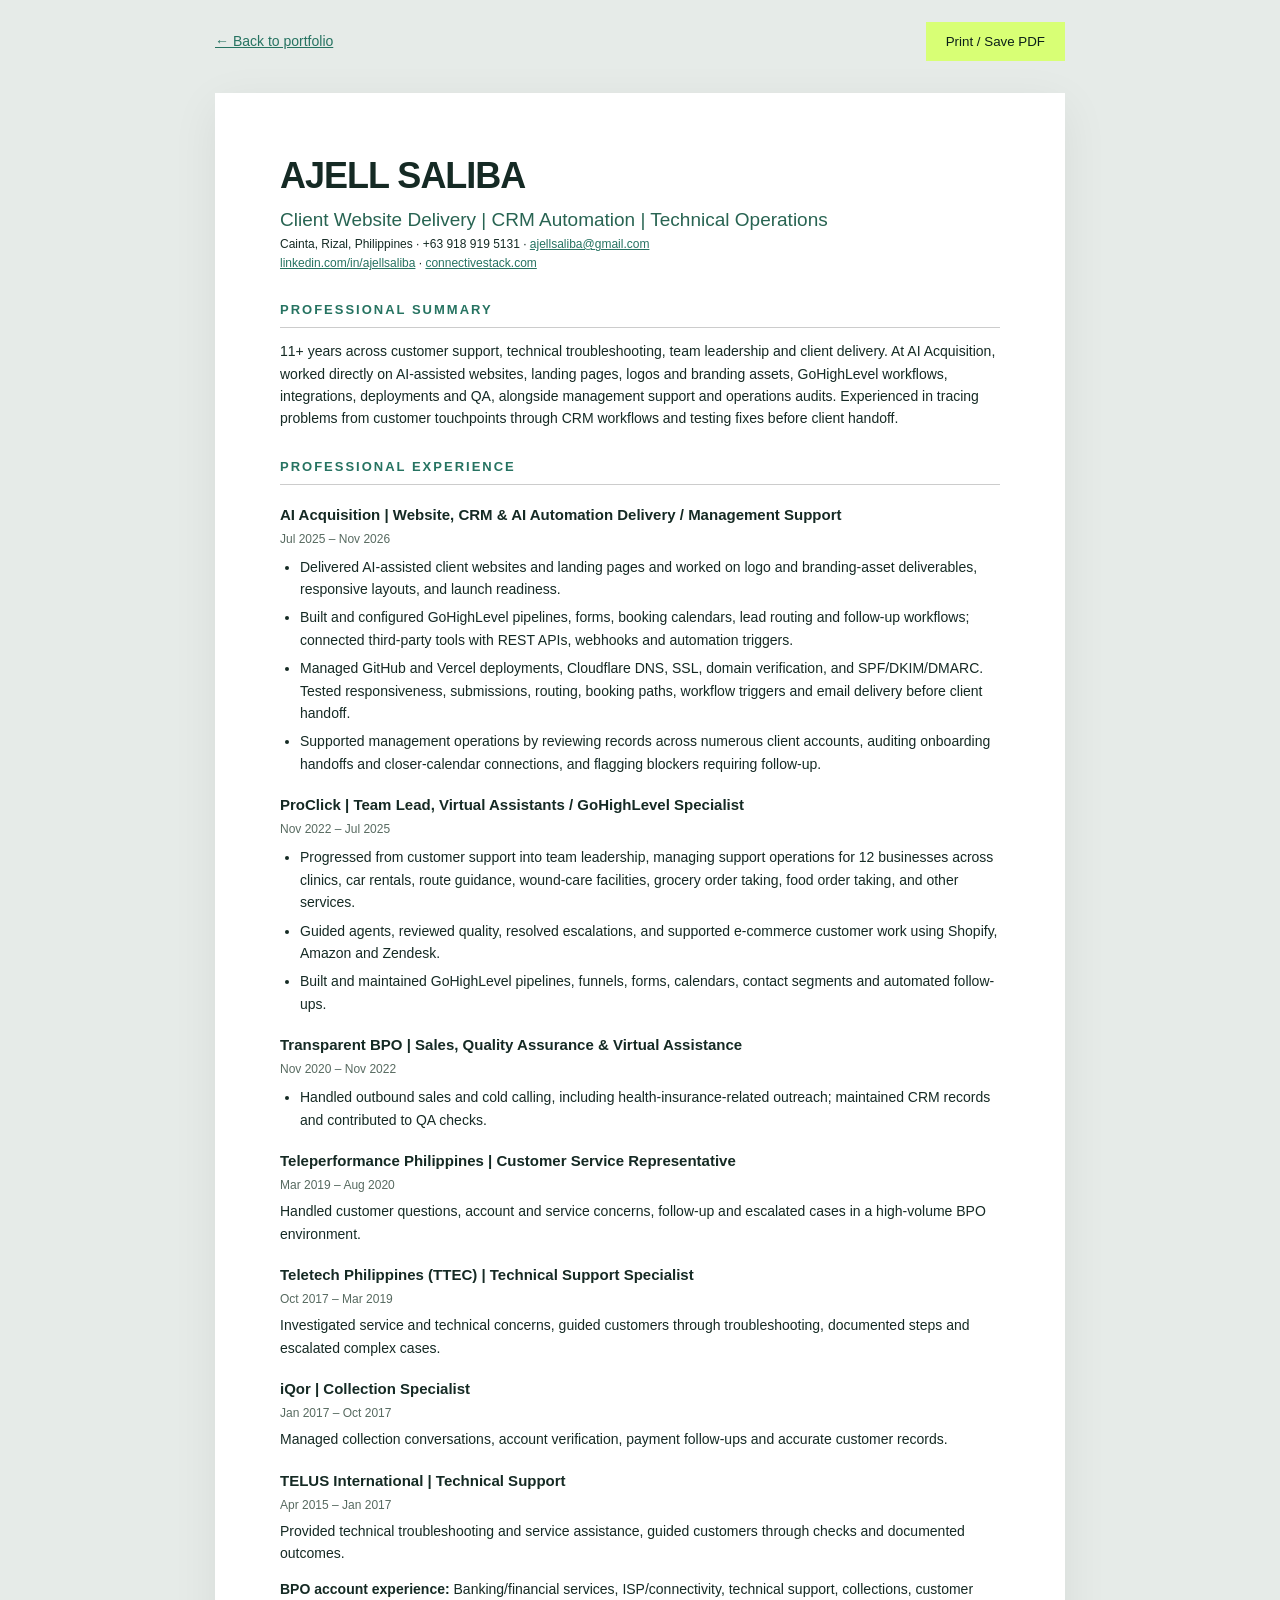
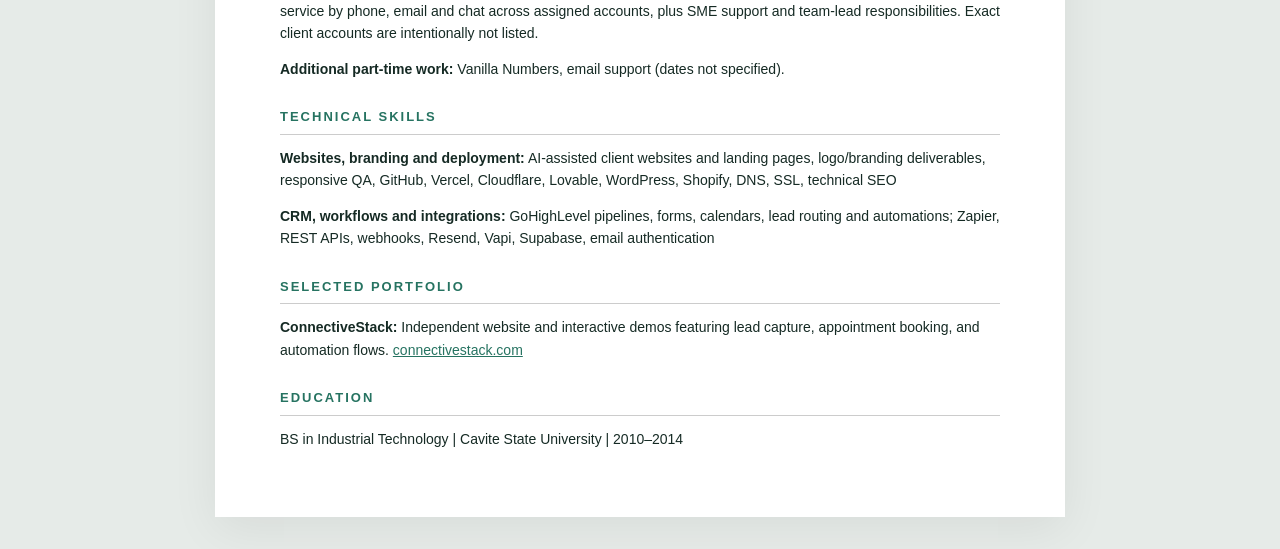
==== commit e5afe60d: "Add ProClick multi-business support management to résumé" ====
--- a/resume-v2.html
+++ b/resume-v2.html
@@ -1,4 +1,4 @@
-<!doctype html><html lang="en"><head><meta charset="utf-8"><meta name="viewport" content="width=device-width,initial-scale=1"><title>Ajell Saliba | Résumé</title><style>*{box-sizing:border-box}body{margin:0;color:#152a24;background:#e6ebe8;font:14px/1.6 Arial,Helvetica,sans-serif}article{max-width:850px;margin:32px auto;background:#fff;padding:54px 65px;box-shadow:0 12px 45px #0001}h1{font-size:36px;letter-spacing:-1px;margin:0}h2{font-size:13px;letter-spacing:2px;color:#267361;margin:27px 0 12px;padding-bottom:6px;border-bottom:1px solid #ccc}h3{font-size:15px;margin:18px 0 3px}p{margin:5px 0 13px}ul{padding-left:20px;margin:7px 0}li{margin-bottom:6px}.toolbar{max-width:850px;margin:22px auto;display:flex;justify-content:space-between;align-items:center}.toolbar button{padding:12px 20px;color:#0b1f19;background:#d8ff75;border:0;cursor:pointer}.role{font-size:19px;color:#286452}.contact{font-size:12px}.date{font-size:12px;color:#576a60}a{color:#267361}@media(max-width:680px){article{margin:0;padding:25px}.toolbar{padding:0 20px}h1{font-size:29px}}@media print{@page{size:A4;margin:13mm}body{background:white}.toolbar{display:none}article{box-shadow:none;margin:0;padding:0;max-width:unset}h2,h3{break-after:avoid}li{break-inside:avoid}}</style></head><body><div class="toolbar"><a href="./">← Back to portfolio</a><button onclick="window.print()">Print / Save PDF</button></div><article><header><h1>AJELL SALIBA</h1><div class="role">Client Website Delivery | CRM Automation | Technical Operations</div><div class="contact">Cainta, Rizal, Philippines · +63 918 919 5131 · <a href="mailto:ajellsaliba@gmail.com">ajellsaliba@gmail.com</a><br><a href="https://www.linkedin.com/in/ajellsaliba">linkedin.com/in/ajellsaliba</a> · <a href="https://connectivestack.com">connectivestack.com</a></div></header><section><h2>PROFESSIONAL SUMMARY</h2><p>11+ years across customer support, technical troubleshooting, team leadership and client delivery. At AI Acquisition, worked directly on AI-assisted websites, landing pages, logos and branding assets, GoHighLevel workflows, integrations, deployments and QA, alongside management support and operations audits. Experienced in tracing problems from customer touchpoints through CRM workflows and testing fixes before client handoff.</p></section><section><h2>PROFESSIONAL EXPERIENCE</h2><h3>AI Acquisition | Website, CRM & AI Automation Delivery / Management Support</h3><div class="date">Jul 2025 – Nov 2026</div><ul><li>Delivered AI-assisted client websites and landing pages and worked on logo and branding-asset deliverables, responsive layouts, and launch readiness.</li><li>Built and configured GoHighLevel pipelines, forms, booking calendars, lead routing and follow-up workflows; connected third-party tools with REST APIs, webhooks and automation triggers.</li><li>Managed GitHub and Vercel deployments, Cloudflare DNS, SSL, domain verification, and SPF/DKIM/DMARC. Tested responsiveness, submissions, routing, booking paths, workflow triggers and email delivery before client handoff.</li><li>Supported management operations by reviewing records across numerous client accounts, auditing onboarding handoffs and closer-calendar connections, and flagging blockers requiring follow-up.</li></ul><h3>ProClick | Team Lead, Virtual Assistants / GoHighLevel Specialist</h3><div class="date">Nov 2022 – Jul 2025</div><ul><li>Progressed from customer support into team leadership, supporting agent questions, quality reviews, escalations, and Shopify/Amazon and Zendesk-related customer work.</li><li>Built and maintained GoHighLevel pipelines, funnels, forms, calendars, contact segments, and automated follow-ups.</li></ul><h3>Transparent BPO | Sales, Quality Assurance & Virtual Assistance</h3><div class="date">Nov 2020 – Nov 2022</div><ul><li>Handled outbound sales and cold calling, including health-insurance-related outreach; maintained CRM records and contributed to QA checks.</li></ul><h3>Teleperformance Philippines | Customer Service Representative</h3><div class="date">Mar 2019 – Aug 2020</div><p>Handled customer questions, account and service concerns, follow-up and escalated cases in a high-volume BPO environment.</p>
+<!doctype html><html lang="en"><head><meta charset="utf-8"><meta name="viewport" content="width=device-width,initial-scale=1"><title>Ajell Saliba | Résumé</title><style>*{box-sizing:border-box}body{margin:0;color:#152a24;background:#e6ebe8;font:14px/1.6 Arial,Helvetica,sans-serif}article{max-width:850px;margin:32px auto;background:#fff;padding:54px 65px;box-shadow:0 12px 45px #0001}h1{font-size:36px;letter-spacing:-1px;margin:0}h2{font-size:13px;letter-spacing:2px;color:#267361;margin:27px 0 12px;padding-bottom:6px;border-bottom:1px solid #ccc}h3{font-size:15px;margin:18px 0 3px}p{margin:5px 0 13px}ul{padding-left:20px;margin:7px 0}li{margin-bottom:6px}.toolbar{max-width:850px;margin:22px auto;display:flex;justify-content:space-between;align-items:center}.toolbar button{padding:12px 20px;color:#0b1f19;background:#d8ff75;border:0;cursor:pointer}.role{font-size:19px;color:#286452}.contact{font-size:12px}.date{font-size:12px;color:#576a60}a{color:#267361}@media(max-width:680px){article{margin:0;padding:25px}.toolbar{padding:0 20px}h1{font-size:29px}}@media print{@page{size:A4;margin:13mm}body{background:white}.toolbar{display:none}article{box-shadow:none;margin:0;padding:0;max-width:unset}h2,h3{break-after:avoid}li{break-inside:avoid}}</style></head><body><div class="toolbar"><a href="./">← Back to portfolio</a><button onclick="window.print()">Print / Save PDF</button></div><article><header><h1>AJELL SALIBA</h1><div class="role">Client Website Delivery | CRM Automation | Technical Operations</div><div class="contact">Cainta, Rizal, Philippines · +63 918 919 5131 · <a href="mailto:ajellsaliba@gmail.com">ajellsaliba@gmail.com</a><br><a href="https://www.linkedin.com/in/ajellsaliba">linkedin.com/in/ajellsaliba</a> · <a href="https://connectivestack.com">connectivestack.com</a></div></header><section><h2>PROFESSIONAL SUMMARY</h2><p>11+ years across customer support, technical troubleshooting, team leadership and client delivery. At AI Acquisition, worked directly on AI-assisted websites, landing pages, logos and branding assets, GoHighLevel workflows, integrations, deployments and QA, alongside management support and operations audits. Experienced in tracing problems from customer touchpoints through CRM workflows and testing fixes before client handoff.</p></section><section><h2>PROFESSIONAL EXPERIENCE</h2><h3>AI Acquisition | Website, CRM & AI Automation Delivery / Management Support</h3><div class="date">Jul 2025 – Nov 2026</div><ul><li>Delivered AI-assisted client websites and landing pages and worked on logo and branding-asset deliverables, responsive layouts, and launch readiness.</li><li>Built and configured GoHighLevel pipelines, forms, booking calendars, lead routing and follow-up workflows; connected third-party tools with REST APIs, webhooks and automation triggers.</li><li>Managed GitHub and Vercel deployments, Cloudflare DNS, SSL, domain verification, and SPF/DKIM/DMARC. Tested responsiveness, submissions, routing, booking paths, workflow triggers and email delivery before client handoff.</li><li>Supported management operations by reviewing records across numerous client accounts, auditing onboarding handoffs and closer-calendar connections, and flagging blockers requiring follow-up.</li></ul><h3>ProClick | Team Lead, Virtual Assistants / GoHighLevel Specialist</h3><div class="date">Nov 2022 – Jul 2025</div><ul><li>Progressed from customer support into team leadership, managing support operations for 12 businesses across clinics, car rentals, route guidance, wound-care facilities, grocery order taking, food order taking, and other services.</li><li>Guided agents, reviewed quality, resolved escalations, and supported e-commerce customer work using Shopify, Amazon and Zendesk.</li><li>Built and maintained GoHighLevel pipelines, funnels, forms, calendars, contact segments and automated follow-ups.</li></ul><h3>Transparent BPO | Sales, Quality Assurance & Virtual Assistance</h3><div class="date">Nov 2020 – Nov 2022</div><ul><li>Handled outbound sales and cold calling, including health-insurance-related outreach; maintained CRM records and contributed to QA checks.</li></ul><h3>Teleperformance Philippines | Customer Service Representative</h3><div class="date">Mar 2019 – Aug 2020</div><p>Handled customer questions, account and service concerns, follow-up and escalated cases in a high-volume BPO environment.</p>
 <h3>Teletech Philippines (TTEC) | Technical Support Specialist</h3><div class="date">Oct 2017 – Mar 2019</div><p>Investigated service and technical concerns, guided customers through troubleshooting, documented steps and escalated complex cases.</p>
 <h3>iQor | Collection Specialist</h3><div class="date">Jan 2017 – Oct 2017</div><p>Managed collection conversations, account verification, payment follow-ups and accurate customer records.</p>
 <h3>TELUS International | Technical Support</h3><div class="date">Apr 2015 – Jan 2017</div><p>Provided technical troubleshooting and service assistance, guided customers through checks and documented outcomes.</p>
